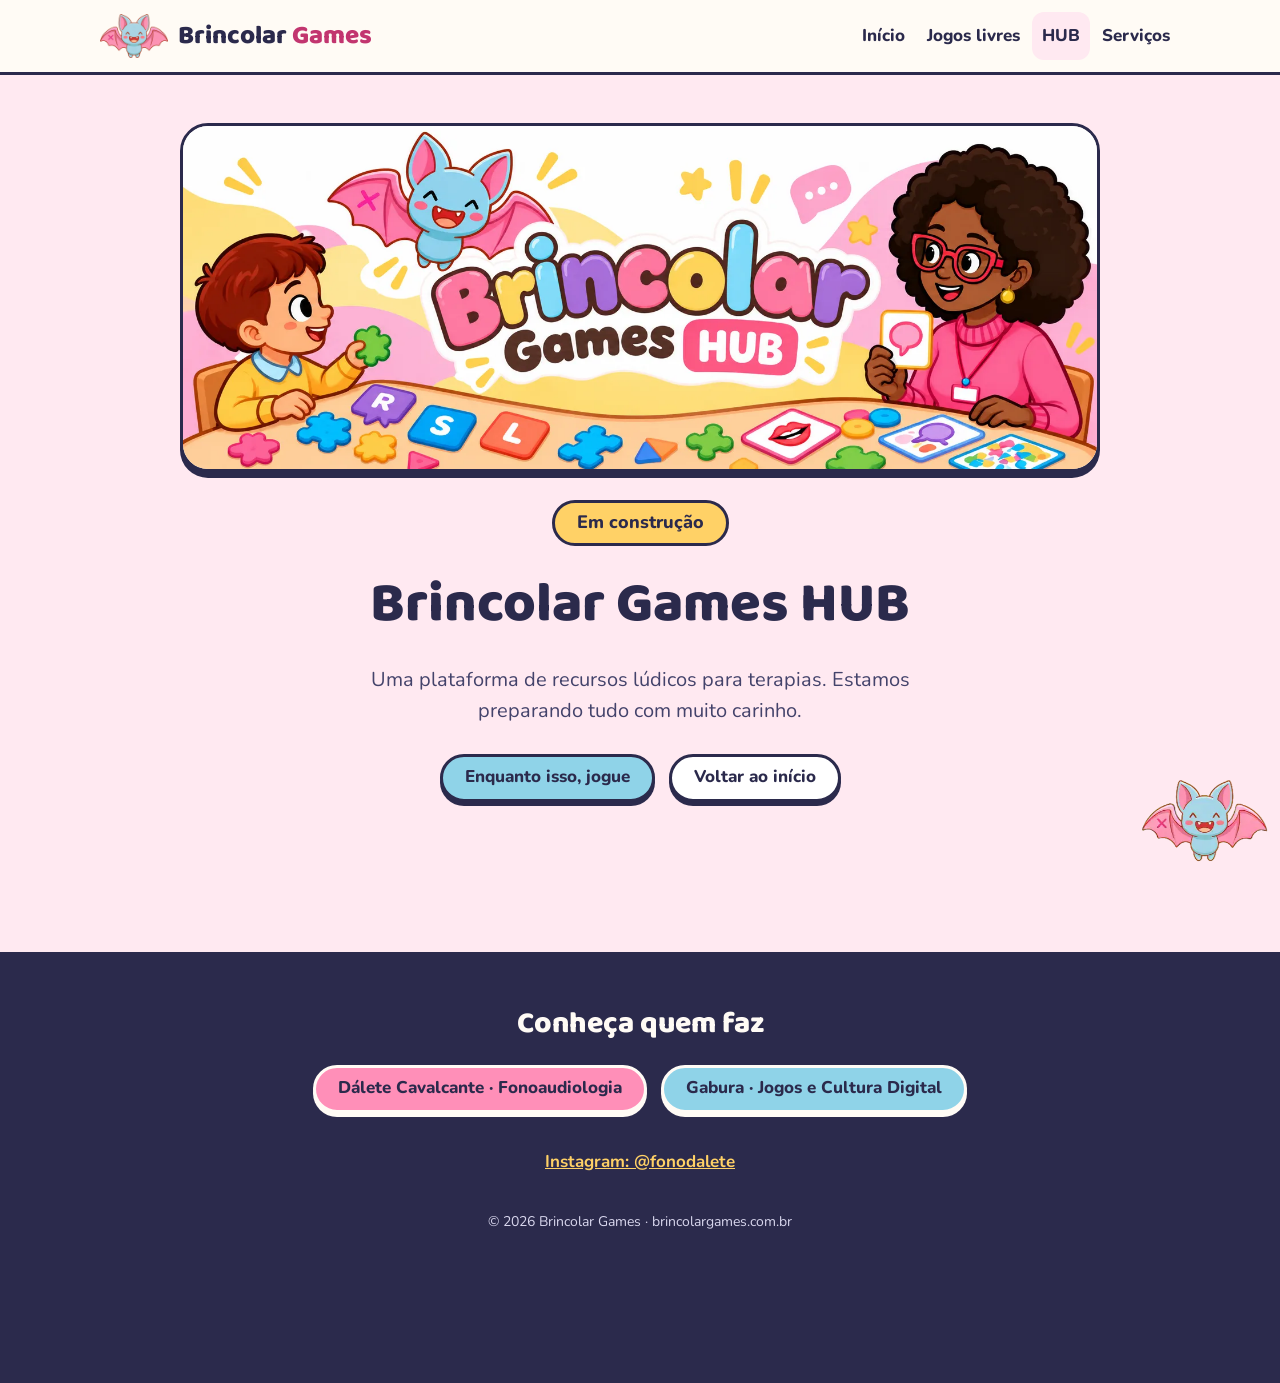
==== hub/index.html @ 183087af "primeiro teste" ====
<!doctype html>
<html lang="pt-BR">
<head>
<meta charset="utf-8">
<meta name="viewport" content="width=device-width, initial-scale=1">
<title>Brincolar Games HUB — Em construção</title>
<meta name="description" content="O Brincolar Games HUB é uma plataforma de recursos lúdicos para terapias. Em construção.">
<meta name="theme-color" content="#8FD3E8">
<link rel="canonical" href="https://brincolargames.com.br/hub/">
<meta property="og:type" content="website">
<meta property="og:locale" content="pt_BR">
<meta property="og:site_name" content="Brincolar Games">
<meta property="og:title" content="Brincolar Games HUB — Em construção">
<meta property="og:description" content="O Brincolar Games HUB é uma plataforma de recursos lúdicos para terapias. Em construção.">
<meta property="og:url" content="https://brincolargames.com.br/hub/">
<meta property="og:image" content="https://brincolargames.com.br/assets/img/og.jpg">
<meta name="twitter:card" content="summary_large_image">
<link rel="icon" href="../favicon.ico" sizes="48x48">
<link rel="icon" type="image/png" sizes="32x32" href="../assets/img/favicon-32.png">
<link rel="icon" type="image/png" sizes="192x192" href="../assets/img/favicon-192.png">
<link rel="apple-touch-icon" href="../assets/img/favicon-180.png">
<link rel="preconnect" href="https://fonts.googleapis.com">
<link rel="preconnect" href="https://fonts.gstatic.com" crossorigin>
<link rel="stylesheet" href="https://fonts.googleapis.com/css2?family=Baloo+2:wght@600;800&family=Nunito:wght@400;700;800&display=swap">
<link rel="stylesheet" href="../assets/css/style.css">
</head>
<body data-raiz="../" class="fundo-rosa">
<a class="pular" href="#conteudo">Pular para o conteúdo</a>
<header class="topo">
<div class="contem">
<a class="marca" href="../" aria-label="Brincolar Games, página inicial">
<img src="../assets/img/morcega.webp" alt="" width="640" height="416">
<span>Brincolar <em>Games</em></span>
</a>
<nav class="menu" aria-label="Menu principal">
<a href="../">Início</a>
<a href="../jogos/">Jogos livres</a>
<a href="../hub/" aria-current="page">HUB</a>
<a href="../servicos/">Serviços</a>
</nav>
</div>
</header>
<main id="conteudo" class="pagina contem construcao">
<div class="banner">
<img src="../assets/img/banner-hub.webp" alt="Brincolar Games HUB: criança e terapeuta brincando com peças e cartas" width="1600" height="600">
</div>
<span class="selo">Em construção</span>
<h1>Brincolar Games HUB</h1>
<p class="intro">Uma plataforma de recursos lúdicos para terapias. Estamos preparando tudo com muito carinho.</p>
<div class="acoes">
<a class="btn azul" href="../jogos/">Enquanto isso, jogue</a>
<a class="btn" href="../">Voltar ao início</a>
</div>
</main>
<footer class="rodape">
<div class="contem">
<h2>Conheça quem faz</h2>
<div class="acoes">
<a class="btn rosa" href="https://daletefono.com.br" target="_blank" rel="noopener">Dálete Cavalcante · Fonoaudiologia</a>
<a class="btn azul" href="https://gabura.com.br" target="_blank" rel="noopener">Gabura · Jogos e Cultura Digital</a>
</div>
<a class="insta" href="https://www.instagram.com/fonodalete" target="_blank" rel="noopener">Instagram: @fonodalete</a>
<small>© 2026 Brincolar Games · brincolargames.com.br</small>
</div>
</footer>
<script src="../assets/js/site.js" defer></script>
</body>
</html>
---- assets/css/style.css ----
/* Brincolar Games — estilos do site */
:root {
  --azul: #8FD3E8;
  --rosa: #FF8FB8;
  --lilas: #B79CED;
  --amarelo: #FFD166;
  --noite: #2B2A4C;
  --fundo: #FFFBF5;
  --azul-claro: #E3F4FA;
  --rosa-claro: #FFE9F1;
  --lilas-claro: #EFE8FB;
  --texto-suave: #44436B;
  --rosa-escuro: #C2356F;
  --titulo: 'Baloo 2', 'Trebuchet MS', sans-serif;
  --texto: 'Nunito', system-ui, -apple-system, 'Segoe UI', sans-serif;
}

*, *::before, *::after { box-sizing: border-box; }
html { scroll-behavior: smooth; -webkit-text-size-adjust: 100%; }
body {
  margin: 0;
  font-family: var(--texto);
  font-size: 17px;
  line-height: 1.55;
  color: var(--noite);
  background: var(--fundo);
  overflow-x: hidden;
}
img { max-width: 100%; height: auto; }
h1, h2, h3 { font-family: var(--titulo); font-weight: 800; line-height: 1.1; margin: 0; }
p { margin: 0; }
a { color: var(--noite); }
:focus-visible { outline: 3px solid var(--rosa-escuro); outline-offset: 3px; border-radius: 6px; }
[hidden] { display: none !important; }

.pular {
  position: absolute; left: 8px; top: -60px; z-index: 100;
  background: var(--amarelo); border: 3px solid var(--noite); border-radius: 12px;
  padding: 8px 14px; font-weight: 800;
}
.pular:focus { top: 8px; }

.contem { max-width: 1120px; margin: 0 auto; padding-left: 20px; padding-right: 20px; }

/* Cabeçalho */
.topo { border-bottom: 3px solid var(--noite); background: var(--fundo); }
.topo.sem-borda { border-bottom: 0; }
.topo .contem {
  display: flex; flex-wrap: wrap; align-items: center; justify-content: space-between;
  gap: 4px 8px; padding-top: 12px; padding-bottom: 12px;
}
.marca { display: flex; align-items: center; gap: 10px; text-decoration: none; }
.marca img { width: 68px; height: 44px; object-fit: contain; }
.marca span { font-family: var(--titulo); font-weight: 800; font-size: 26px; line-height: 1; }
.marca em { font-style: normal; color: var(--rosa-escuro); }
.menu { display: flex; flex-wrap: wrap; gap: 2px; }
.menu a { font-weight: 800; text-decoration: none; padding: 11px 10px; border-radius: 12px; }
.menu a:hover, .menu a[aria-current="page"] { background: var(--rosa-claro); }

/* Botões */
.btn {
  display: inline-flex; align-items: center; justify-content: center; gap: 8px;
  min-height: 48px; padding: 6px 22px;
  border: 3px solid var(--noite); border-radius: 999px;
  background: #fff; color: var(--noite);
  font-family: inherit; font-weight: 800; font-size: 17px; line-height: 1.2; text-align: center; text-decoration: none;
  box-shadow: 0 4px 0 var(--noite); cursor: pointer;
  transition: transform .12s, box-shadow .12s;
}
.btn:hover { transform: translateY(-2px); box-shadow: 0 6px 0 var(--noite); }
.btn:active { transform: translateY(3px); box-shadow: 0 1px 0 var(--noite); }
.btn.rosa { background: var(--rosa); }
.btn.azul { background: var(--azul); }
.btn.amarelo { background: var(--amarelo); }
.btn.redondo { width: 48px; padding: 0; }

.selo {
  display: inline-block; background: var(--amarelo);
  border: 3px solid var(--noite); border-radius: 999px;
  padding: 3px 14px; font-weight: 800; font-size: 14px;
}

/* Herói */
.heroi { display: flex; flex-wrap: wrap; align-items: center; gap: 32px; padding-top: 36px; padding-bottom: 72px; }
.heroi-texto { flex: 1 1 420px; min-width: 0; display: flex; flex-direction: column; align-items: flex-start; gap: 20px; }
.heroi-texto .selo { transform: rotate(-2deg); }
.heroi h1 { font-size: clamp(40px, 7vw, 68px); }
.heroi h1 em { font-style: normal; color: var(--rosa-escuro); }
.heroi-texto p { font-size: 20px; max-width: 520px; color: var(--texto-suave); }
.acoes { display: flex; flex-wrap: wrap; gap: 14px; }
.heroi-arte { flex: 1 1 320px; min-width: 0; position: relative; min-height: 340px; display: flex; align-items: center; justify-content: center; }
.heroi-arte .bola { position: absolute; width: min(300px, 80%); aspect-ratio: 1; border-radius: 50%; background: var(--azul); border: 3px solid var(--noite); }
.heroi-arte .quadrado { position: absolute; right: 6%; top: 4%; width: 64px; height: 64px; border-radius: 18px; background: var(--amarelo); border: 3px solid var(--noite); animation: gira 14s linear infinite; }
.heroi-arte .bolinha { position: absolute; left: 4%; bottom: 6%; width: 46px; height: 46px; border-radius: 50%; background: var(--lilas); border: 3px solid var(--noite); animation: pulsa 3s ease-in-out infinite; }
.heroi-arte .triangulo { position: absolute; left: 10%; top: 8%; width: 0; height: 0; border-left: 22px solid transparent; border-right: 22px solid transparent; border-bottom: 38px solid var(--rosa); transform: rotate(-18deg); }
.heroi-arte img { position: relative; width: min(430px, 100%); animation: flutua 4s ease-in-out infinite; }

/* Seções */
.faixa { border-top: 3px solid var(--noite); border-bottom: 3px solid var(--noite); padding: 64px 0; }
.faixa.azul { background: var(--azul-claro); }
.faixa.lilas { background: var(--lilas-claro); border-bottom: 0; padding: 72px 0 80px; }
.secao { padding-top: 72px; padding-bottom: 36px; display: flex; flex-direction: column; gap: 20px; }
.secao + .secao { padding-top: 36px; padding-bottom: 80px; }
.secao h2, .faixa h2 { font-size: clamp(30px, 5vw, 46px); }
.sub { color: var(--texto-suave); max-width: 640px; }
.titulo-linha { display: flex; flex-wrap: wrap; align-items: center; gap: 12px; }
.cabeca-jogos { display: flex; flex-wrap: wrap; align-items: flex-end; justify-content: space-between; gap: 16px; margin-bottom: 20px; }
.cabeca-jogos .sub { margin-top: 6px; }
.setas { display: flex; gap: 10px; }

/* Carrossel */
.trilho {
  display: flex; gap: 20px; overflow-x: auto;
  scroll-snap-type: x mandatory; scroll-behavior: smooth;
  padding: 6px 4px 22px; margin: 0; list-style: none;
  scrollbar-width: thin; -webkit-overflow-scrolling: touch;
}
.trilho > li { flex: 0 0 300px; max-width: 82%; scroll-snap-align: start; display: flex; }
.cartao {
  background: #fff; border: 3px solid var(--noite); border-radius: 24px;
  box-shadow: 0 5px 0 var(--noite); overflow: hidden;
  display: flex; flex-direction: column; width: 100%;
  transition: transform .2s;
}
a.cartao { text-decoration: none; }
.cartao:hover { transform: translateY(-5px); }
.cartao > img { display: block; width: 100%; aspect-ratio: 16 / 9; object-fit: cover; border-bottom: 3px solid var(--noite); background: var(--azul); }
.cartao .nome { font-family: var(--titulo); font-weight: 800; font-size: 22px; line-height: 1.1; padding: 14px 18px 16px; }
.centro { display: flex; justify-content: center; margin-top: 4px; }

/* Banners */
.banner {
  display: block; border: 3px solid var(--noite); border-radius: 28px;
  box-shadow: 0 6px 0 var(--noite); overflow: hidden; background: var(--rosa-claro);
  transition: transform .2s;
}
a.banner:hover { transform: translateY(-5px) rotate(-.4deg); }
.banner img { display: block; width: 100%; min-height: 180px; object-fit: cover; }

/* Sobre e equipe */
.sobre-texto { display: flex; flex-direction: column; gap: 14px; max-width: 800px; }
.sobre-texto p { font-size: 19px; }
.equipe-titulo { font-size: 30px; margin: 36px 0 20px; }
.equipe { display: flex; flex-wrap: wrap; gap: 24px; }
.pessoa {
  flex: 1 1 320px; min-width: 0; background: #fff;
  border: 3px solid var(--noite); border-radius: 28px; box-shadow: 0 5px 0 var(--noite);
  padding: 26px; display: flex; flex-direction: column; gap: 14px;
}
.pessoa-topo { display: flex; align-items: center; gap: 16px; }
.pessoa-topo img { width: 104px; height: 104px; flex: none; border-radius: 50%; object-fit: cover; border: 3px solid var(--noite); }
.pessoa h3 { font-size: 26px; }
.pessoa .papel { font-weight: 700; color: #A8275B; }
.pessoa .papel.azul { color: #1F6F8B; }

/* Rodapé */
.rodape { background: var(--noite); color: var(--fundo); padding: 56px 0 150px; text-align: center; }
.rodape .contem { display: flex; flex-direction: column; align-items: center; gap: 24px; }
.rodape h2 { font-size: 30px; }
.rodape .acoes { justify-content: center; }
.rodape .btn { border-color: var(--fundo); box-shadow: 0 4px 0 var(--fundo); }
.rodape .btn:hover { box-shadow: 0 6px 0 var(--fundo); }
.rodape .btn:active { box-shadow: 0 1px 0 var(--fundo); }
.rodape .insta { color: var(--amarelo); font-weight: 700; padding: 12px; }
.rodape small { font-size: 14px; color: #D9D7EE; }
.rodape :focus-visible { outline-color: var(--amarelo); }

/* Páginas internas */
.pagina { padding-top: 48px; padding-bottom: 150px; display: flex; flex-direction: column; gap: 32px; }
.pagina h1 { font-size: clamp(36px, 6vw, 56px); }
.pagina .intro { font-size: 19px; color: var(--texto-suave); max-width: 640px; margin-top: 8px; }
body.fundo-azul { background: var(--azul-claro); }
body.fundo-rosa { background: var(--rosa-claro); }

.grade { display: grid; grid-template-columns: repeat(auto-fill, minmax(280px, 1fr)); gap: 24px; margin: 0; padding: 0; list-style: none; }
.grade > li { display: flex; }
.cartao .corpo { padding: 18px 20px 22px; display: flex; flex-direction: column; align-items: flex-start; gap: 10px; flex-grow: 1; }
.cartao h2 { font-size: 24px; }
.plataforma { background: var(--lilas-claro); border: 2px solid var(--noite); border-radius: 999px; padding: 1px 12px; font-weight: 700; font-size: 14px; }
.cartao .corpo p { color: var(--texto-suave); margin-bottom: 6px; }
.cartao .corpo .btn { margin-top: auto; }
.aviso { background: #fff; border: 3px dashed var(--noite); border-radius: 20px; padding: 20px; }

.construcao { max-width: 960px; align-items: center; text-align: center; gap: 28px; }
.construcao .selo { font-size: 18px; padding: 6px 22px; animation: balanca 2.4s ease-in-out infinite; }
.construcao .banner { width: 100%; background: var(--fundo); }
.construcao .intro { max-width: 600px; margin: 0; font-size: 20px; }
.construcao .acoes { justify-content: center; }

.servicos { display: flex; flex-wrap: wrap; gap: 24px; }
.servico {
  flex: 1 1 320px; min-width: 0; border: 3px solid var(--noite); border-radius: 28px;
  box-shadow: 0 5px 0 var(--noite); padding: 28px;
  display: flex; flex-direction: column; align-items: flex-start; gap: 14px;
}
.servico.rosa { background: var(--rosa-claro); }
.servico.azul { background: var(--azul-claro); }
.servico h2 { font-size: 28px; }
.servico .btn { margin-top: auto; }
.icone { width: 60px; height: 60px; border-radius: 50%; border: 3px solid var(--noite); display: flex; align-items: center; justify-content: center; }
.servico.rosa .icone { background: var(--rosa); }
.servico.azul .icone { background: var(--azul); }

/* Morceguinha fixa */
.mascote {
  position: fixed; right: 10px; bottom: 10px; z-index: 50;
  width: min(280px, calc(100vw - 20px));
  display: flex; flex-direction: column; align-items: flex-end; gap: 6px;
  pointer-events: none;
}
.mascote > * { pointer-events: auto; }
.mascote-btn { width: 132px; height: 132px; padding: 0; border: 0; background: transparent; cursor: pointer; border-radius: 50%; -webkit-tap-highlight-color: transparent; }
.mascote-btn img { display: block; width: 100%; height: 100%; }
.balao {
  width: 100%; background: #fff; border: 3px solid var(--noite);
  border-radius: 24px 24px 6px 24px; box-shadow: 0 5px 0 var(--noite);
  padding: 16px; display: flex; flex-direction: column; gap: 10px;
  transform-origin: bottom right; animation: surge .22s ease-out;
}
.balao-titulo { font-family: var(--titulo); font-weight: 800; font-size: 20px; line-height: 1.1; }
.balao-menu { display: flex; flex-direction: column; gap: 10px; }
.balao .opcao {
  min-height: 46px; padding: 6px 12px; border: 3px solid var(--noite); border-radius: 22px;
  display: flex; align-items: center; justify-content: center; text-align: center;
  font-family: inherit; font-weight: 800; font-size: 16px; line-height: 1.2; color: var(--noite);
  text-decoration: none; cursor: pointer; transition: transform .12s;
}
.balao .opcao:hover { transform: scale(1.03); }
.balao .opcao.azul { background: var(--azul); }
.balao .opcao.amarelo { background: var(--amarelo); }
.balao .opcao.rosa { background: var(--rosa); }
.balao .opcao.lilas { background: var(--lilas); }
.balao-pe { display: flex; justify-content: space-between; gap: 4px; }
.balao-pe button {
  min-height: 44px; padding: 0 10px; border: 0; background: transparent; color: var(--noite);
  font-family: inherit; font-weight: 700; font-size: 14px; text-decoration: underline; cursor: pointer;
}

@media (max-width: 600px) {
  body { font-size: 16px; }
  .topo .contem { justify-content: center; }
  .heroi { padding-top: 24px; padding-bottom: 56px; }
  .heroi-arte { min-height: 280px; }
  .pessoa { padding: 20px; }
  .pessoa-topo img { width: 84px; height: 84px; }
  .mascote-btn { width: 104px; height: 104px; }
}

@keyframes flutua { 0%, 100% { transform: translateY(0) rotate(-2deg); } 50% { transform: translateY(-16px) rotate(2deg); } }
@keyframes gira { to { transform: rotate(360deg); } }
@keyframes pulsa { 0%, 100% { transform: scale(1); } 50% { transform: scale(1.12); } }
@keyframes balanca { 0%, 100% { transform: rotate(-3deg); } 50% { transform: rotate(3deg); } }
@keyframes surge { from { transform: scale(.6); opacity: 0; } to { transform: scale(1); opacity: 1; } }

@media (prefers-reduced-motion: reduce) {
  html { scroll-behavior: auto; }
  *, *::before, *::after { animation: none !important; transition: none !important; }
}
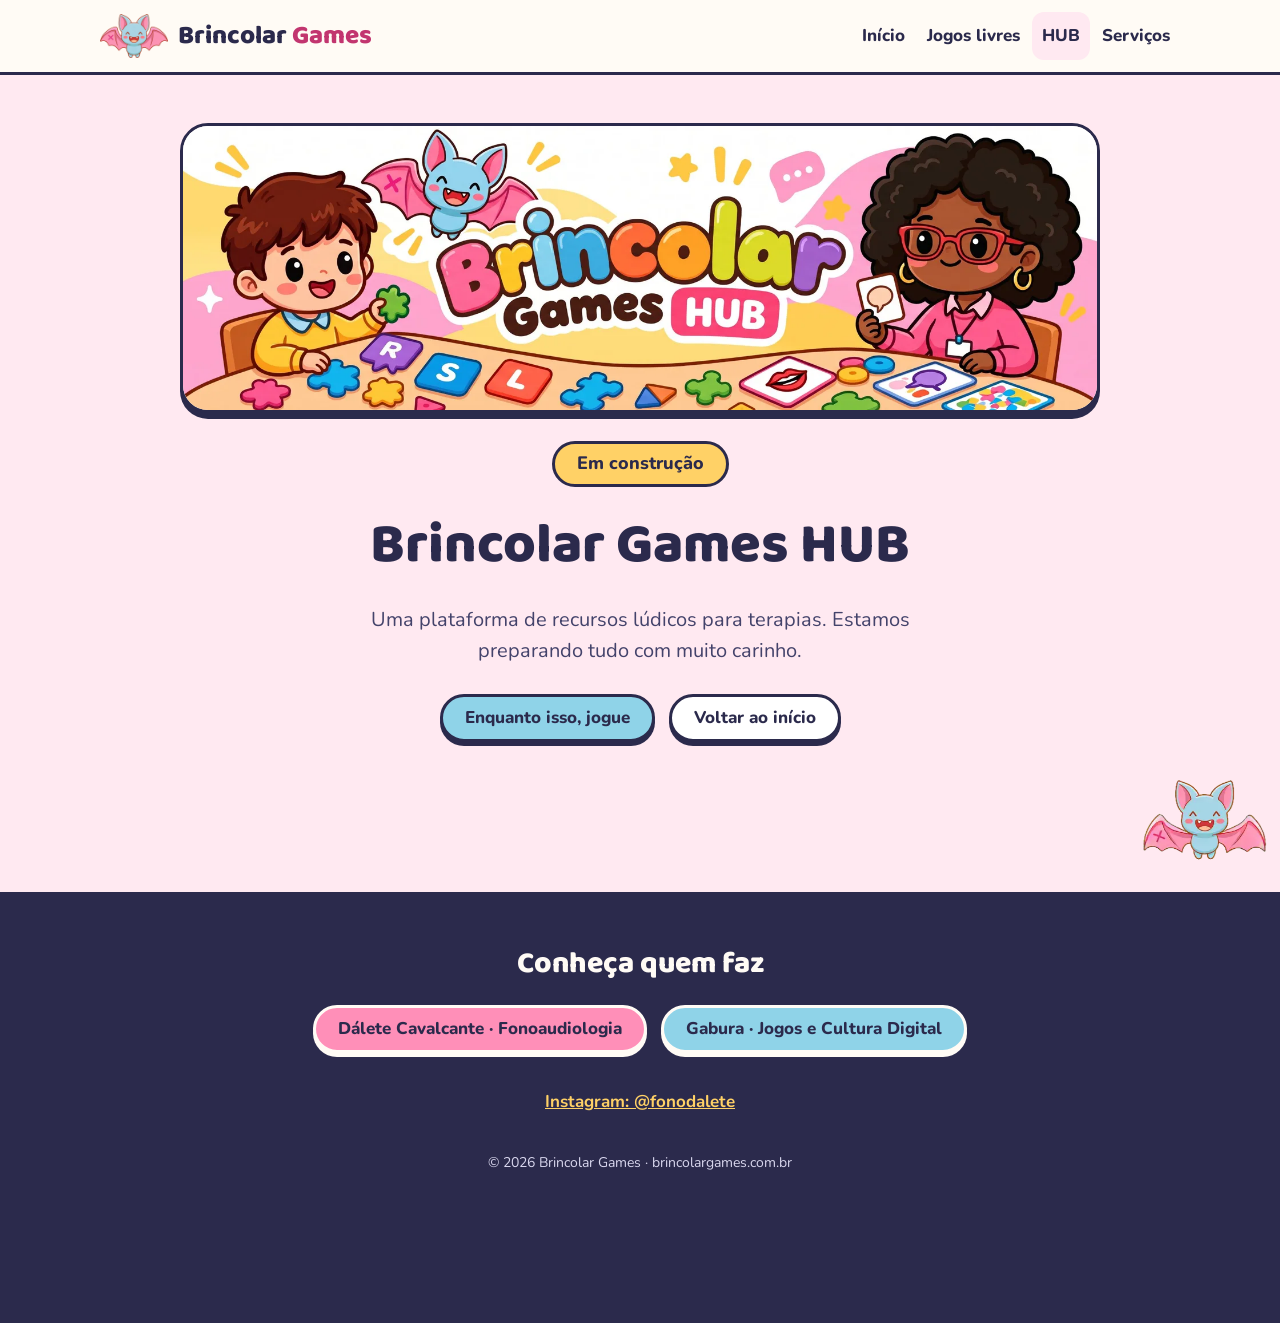
==== commit c2ab86fe: "Atualizacao banners" ====
--- a/hub/index.html
+++ b/hub/index.html
@@ -42,7 +42,7 @@
 </header>
 <main id="conteudo" class="pagina contem construcao">
 <div class="banner">
-<img src="../assets/img/banner-hub.webp" alt="Brincolar Games HUB: criança e terapeuta brincando com peças e cartas" width="1600" height="600">
+<img src="../assets/img/banner-hub.webp" alt="Brincolar Games HUB: criança e terapeuta brincando com peças e cartas" width="1600" height="496">
 </div>
 <span class="selo">Em construção</span>
 <h1>Brincolar Games HUB</h1>
